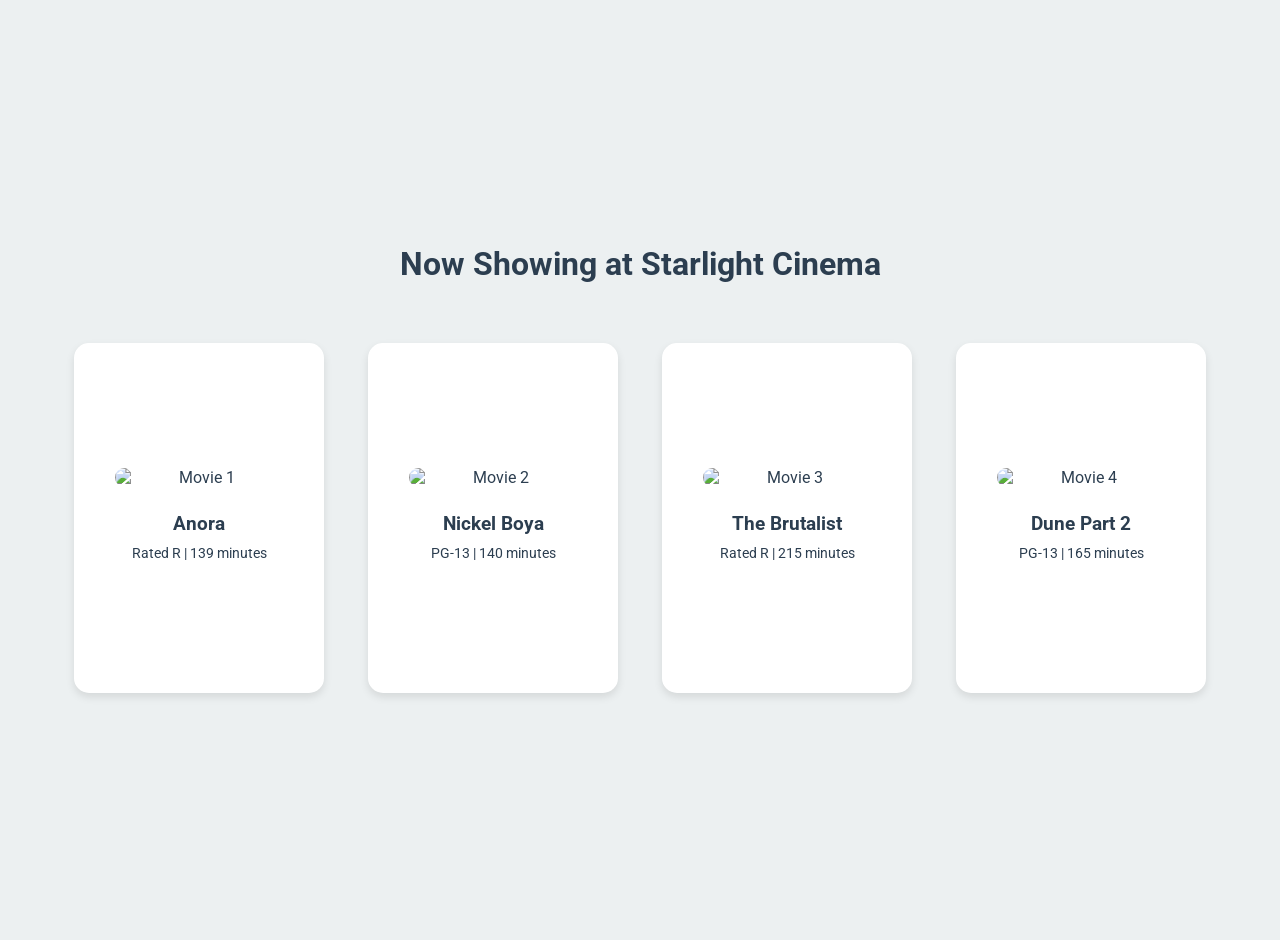
==== index.html @ 0fff5c26 "inital commit" ====
<!DOCTYPE html>
<html lang="en">
<head>
    <meta charset="UTF-8">
    <meta name="viewport" content="width=device-width, initial-scale=1.0">
    <title>Cinema Flip Cards</title>
    <link rel="stylesheet" href="styles.css">
</head>
<body>
    <div class="container">
        <h1>Now Showing at Starlight Cinema</h1>
        <div class="flip-card-container">
            <div class="flip-card">
                <div class="card-front">
                    <img src="placeholder1.jpg" alt="Movie 1">
                    <h2>Anora</h2>
                    <p>Rated R | 139 minutes</p>
                </div>
                <div class="card-back">
                    <h3>Showtimes:</h3>
                    <ul>
                        <li>2:00 PM</li>
                        <li>5:30 PM</li>
                        <li>8:45 PM</li>
                    </ul>
                    <p>A young escort from Brooklyn meets and impulsively marries the son of a Russian oligarch. Once the news reaches Russia, her fairy tale is threatened as his parents set out for New York to get the marriage annulled.</p>
                    <button class="book-now">Book Now</button>
                </div>
            </div>
        </div>
        <div class="flip-card-container">
            <div class="flip-card">
                <div class="card-front">
                    <img src="placeholder2.jpg" alt="Movie 2">
                    <h2>Nickel Boya</h2>
                    <p>PG-13 | 140 minutes</p>
                </div>
                <div class="card-back">
                    <h3>Showtimes:</h3>
                    <ul>
                        <li>1:30 PM</li>
                        <li>4:00 PM</li>
                        <li>6:30 PM</li>
                    </ul>
                    <p>Based on the Pulitzer Prize-winning novel by Colson Whitehead, "Nickel Boys" chronicles the powerful friendship between two young African-American men navigating the harrowing trials of reform school together in Florida.</p>
                    <button class="book-now">Book Now</button>
                </div>
            </div>
        </div>
        <div class="flip-card-container">
            <div class="flip-card">
                <div class="card-front">
                    <img src="placeholder3.jpg" alt="Movie 3">
                    <h2>The Brutalist</h2>
                    <p>Rated R | 215 minutes</p>
                </div>
                <div class="card-back">
                    <h3>Showtimes:</h3>
                    <ul>
                        <li>3:15 PM</li>
                        <li>6:45 PM</li>
                        <li>9:30 PM</li>
                    </ul>
                    <p>When a visionary architect and his wife flee post-war Europe in 1947 to rebuild their legacy and witness the birth of modern United States, their lives are changed forever by a mysterious, wealthy client.</p>
                    <button class="book-now">Book Now</button>
                </div>
            </div>
        </div>
        <div class="flip-card-container">
            <div class="flip-card">
                <div class="card-front">
                    <img src="placeholder4.jpg" alt="Movie 4">
                    <h2>Dune Part 2</h2>
                    <p>PG-13 | 165 minutes</p>
                </div>
                <div class="card-back">
                    <h3>Showtimes:</h3>
                    <ul>
                        <li>12:00 PM</li>
                        <li>2:30 PM</li>
                        <li>5:00 PM</li>
                    </ul>
                    <p>Paul Atreides unites with the Fremen while on a warpath of revenge against the conspirators who destroyed his family. Facing a choice between the love of his life and the fate of the universe, he endeavors to prevent a terrible future.</p>
                    <button class="book-now">Book Now</button>
                </div>
            </div>
        </div>
    </div>
</body>
</html>
---- styles.css ----
@import url("https://fonts.googleapis.com/css2?family=Roboto:wght@300;400;700&display=swap");
body {
  font-family: "Roboto", sans-serif;
  background-color: #ecf0f1;
  display: flex;
  justify-content: center;
  align-items: center;
  min-height: 100vh;
  margin: 0;
  padding: 20px;
}

.container {
  text-align: center;
  max-width: 1200px;
}

h1 {
  color: #2c3e50;
  margin-bottom: 40px;
}

.flip-card-container {
  width: 250px;
  height: 350px;
  perspective: 1000px;
  margin: 20px;
  display: inline-block;
}

.flip-card {
  width: 100%;
  height: 100%;
  transition: transform 0.6s;
  transform-style: preserve-3d;
  cursor: pointer;
  position: relative;
}
.flip-card:hover {
  transform: rotateY(180deg);
}

.card-front, .card-back {
  position: absolute;
  width: 100%;
  height: 100%;
  backface-visibility: hidden;
  display: flex;
  flex-direction: column;
  align-items: center;
  justify-content: center;
  border-radius: 15px;
  box-shadow: 0 4px 8px rgba(0, 0, 0, 0.1);
  padding: 20px;
  box-sizing: border-box;
}

.card-front {
  background-color: white;
  color: #2c3e50;
}
.card-front img {
  width: 80%;
  height: auto;
  border-radius: 10px;
  margin-bottom: 15px;
}
.card-front h2 {
  margin: 10px 0 5px;
  font-size: 1.2em;
}
.card-front p {
  margin: 5px 0;
  font-size: 0.9em;
}

.card-back {
  background-color: #2c3e50;
  color: #ecf0f1;
  transform: rotateY(180deg);
}
.card-back h3 {
  margin-top: 0;
}
.card-back ul {
  list-style-type: none;
  padding: 0;
  margin: 10px 0;
}
.card-back li {
  margin: 5px 0;
}
.card-back p {
  font-size: 0.9em;
  margin: 10px 0;
}
.card-back .book-now {
  background-color: #e74c3c;
  color: white;
  border: none;
  padding: 10px 20px;
  border-radius: 5px;
  cursor: pointer;
  transition: background-color 0.3s;
  font-weight: bold;
}
.card-back .book-now:hover {
  background-color: rgb(213.698630137, 43.8356164384, 26.301369863);
}

@media (max-width: 768px) {
  .flip-card-container {
    width: 200px;
    height: 280px;
  }
}
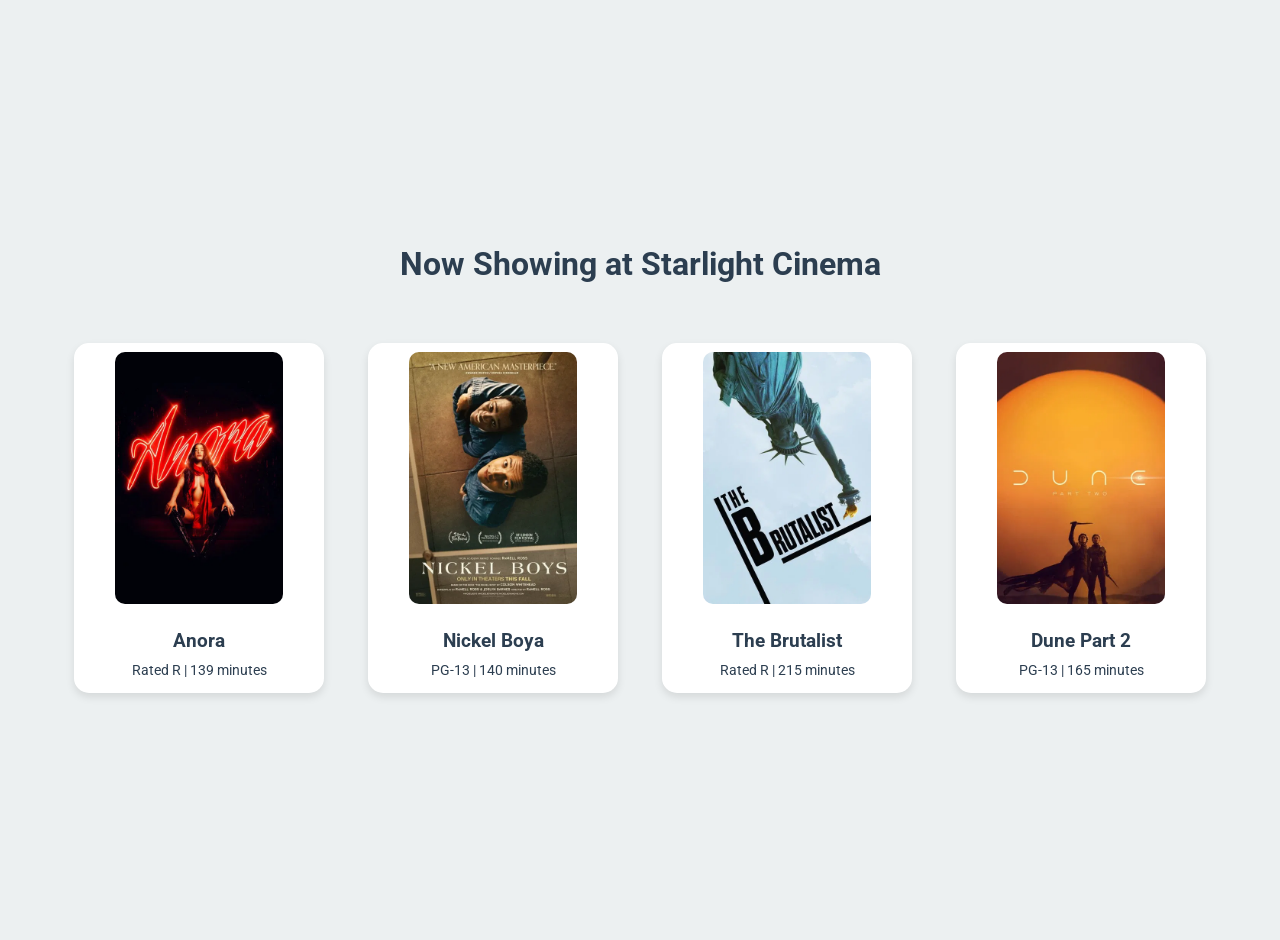
==== commit 5ead8754: "Updated image paths" ====
--- a/index.html
+++ b/index.html
@@ -12,7 +12,7 @@
         <div class="flip-card-container">
             <div class="flip-card">
                 <div class="card-front">
-                    <img src="placeholder1.jpg" alt="Movie 1">
+                    <img src="images/placeholder1.jpg" alt="Movie 1">
                     <h2>Anora</h2>
                     <p>Rated R | 139 minutes</p>
                 </div>
@@ -31,7 +31,7 @@
         <div class="flip-card-container">
             <div class="flip-card">
                 <div class="card-front">
-                    <img src="placeholder2.jpg" alt="Movie 2">
+                    <img src="images/placeholder2.jpg" alt="Movie 2">
                     <h2>Nickel Boya</h2>
                     <p>PG-13 | 140 minutes</p>
                 </div>
@@ -50,7 +50,7 @@
         <div class="flip-card-container">
             <div class="flip-card">
                 <div class="card-front">
-                    <img src="placeholder3.jpg" alt="Movie 3">
+                    <img src="images/placeholder3.jpg" alt="Movie 3">
                     <h2>The Brutalist</h2>
                     <p>Rated R | 215 minutes</p>
                 </div>
@@ -69,7 +69,7 @@
         <div class="flip-card-container">
             <div class="flip-card">
                 <div class="card-front">
-                    <img src="placeholder4.jpg" alt="Movie 4">
+                    <img src="images/placeholder4.jpg" alt="Movie 4">
                     <h2>Dune Part 2</h2>
                     <p>PG-13 | 165 minutes</p>
                 </div>
